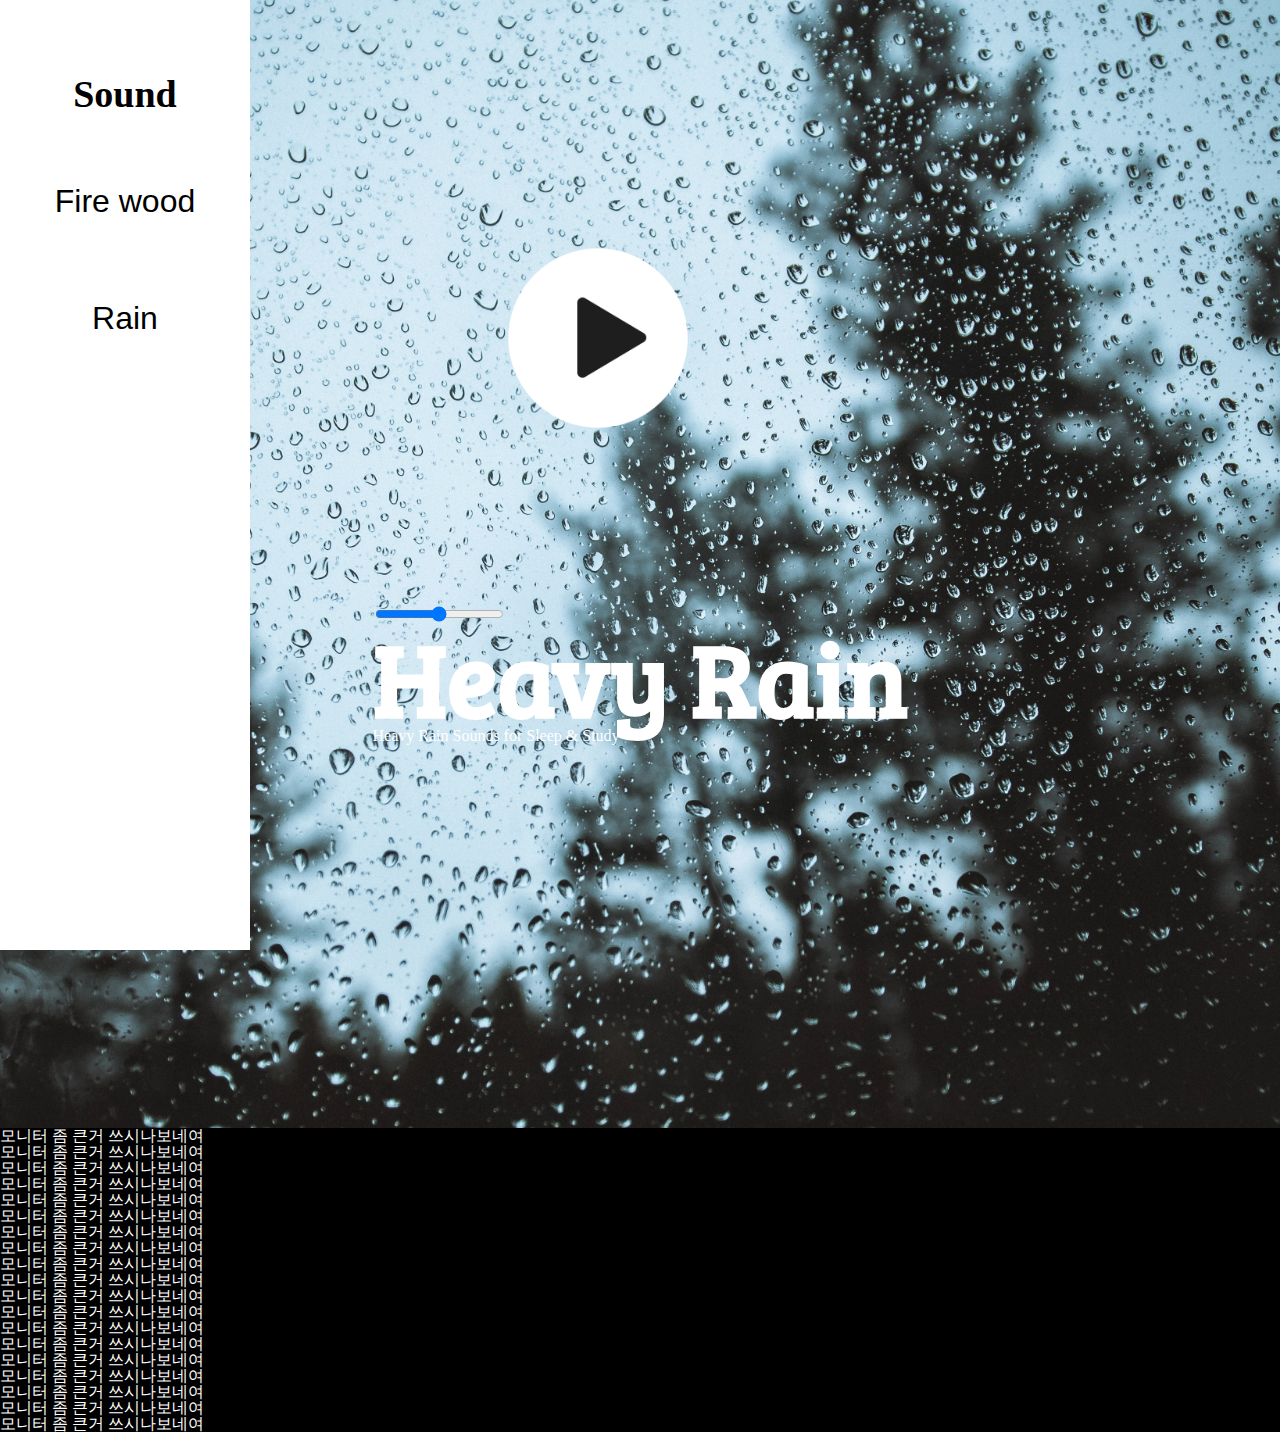
==== rain.html @ 6d112f03 "Rainmode 추가" ====
<!DOCTYPE html>
<html lang="ko">
  <head>
    <meta charset="UTF-8" />
    <meta http-equiv="X-UA-Compatible" content="IE=edge" />
    <meta name="viewport" content="width=device-width, initial-scale=1.0" />
    <title>Rainfall</title>
    <link href="./main.css" rel="stylesheet" />
  </head>
  <body>
    <nav class="ani-navbar">
      <h4 class="side-menu">Sound</h4>
      <button type="button" onclick="location.href='./index.html'">
        Fire wood
      </button>
      <button id="portal" type="button" onclick="location.href='./rain.html'">
        Rain
      </button>
    </nav>
    <section class="rain_main">
      <div class="main_function">
        <audio id="myaudio">
          <source src="./sound/heavy_rain.mp3" type="audio/mpeg" />
        </audio>
        <button id="playPause_btn" onclick="playPause()">
          <img src="./Images/play.png" class="play_btn" />
        </button>
        <input
          type="range"
          min="0"
          max="100"
          id="myvolume"
          class="volume_bar"
        />
        <h1 class="head">Heavy Rain</h1>
        <p>Heavy Rain Sounds for Sleep & Study</p>
      </div>
    </section>
    <section>
      <div>모니터 좀 큰거 쓰시나보네여</div>
      <div>모니터 좀 큰거 쓰시나보네여</div>
      <div>모니터 좀 큰거 쓰시나보네여</div>
      <div>모니터 좀 큰거 쓰시나보네여</div>
      <div>모니터 좀 큰거 쓰시나보네여</div>
      <div>모니터 좀 큰거 쓰시나보네여</div>
      <div>모니터 좀 큰거 쓰시나보네여</div>
      <div>모니터 좀 큰거 쓰시나보네여</div>
      <div>모니터 좀 큰거 쓰시나보네여</div>
      <div>모니터 좀 큰거 쓰시나보네여</div>
      <div>모니터 좀 큰거 쓰시나보네여</div>
      <div>모니터 좀 큰거 쓰시나보네여</div>
      <div>모니터 좀 큰거 쓰시나보네여</div>
      <div>모니터 좀 큰거 쓰시나보네여</div>
      <div>모니터 좀 큰거 쓰시나보네여</div>
      <div>모니터 좀 큰거 쓰시나보네여</div>
      <div>모니터 좀 큰거 쓰시나보네여</div>
      <div>모니터 좀 큰거 쓰시나보네여</div>
      <div>모니터 좀 큰거 쓰시나보네여</div>
    </section>
    <script>
      let audio = document.getElementById("myaudio");
      let playPause_btn = document.getElementById("playPause_btn");
      let volume = document.getElementById("myvolume");
      let count = 0;

      function playPause() {
        if (count == 0) {
          count = 1;
          audio.play();
          audio.loop = true;
          playPause_btn.innerHTML =
            "<img src='./Images/pause.png' width='400px'>";
        } else {
          count = 0;
          audio.pause();
          playPause_btn.innerHTML =
            "<img src='./Images/play.png' width='400px'>";
        }
      }

      function stop() {
        playPause();
        audio.pause();
        audio.currentTime = 0;
        playPause_btn.innerHTML = "Play";
      }
    </script>
  </body>
</html>
---- main.css ----
@import url(./reset.css);
@import url('https://fonts.googleapis.com/css2?family=Bree+Serif&display=swap');

@keyframes slide {
    0% {transform: translateX(-230px)}
    50% {transform: translateX(10px) }
    100% {transform: translateX(0px)}
}
body {
    color: white;
    background-color: black;
}
.ani-navbar {
    width: 200px;
    background-color: white;
    color: black;
    height: 100%;
    padding: 25px;
    position: fixed;
    z-index: 5;
    text-align: right;
    margin-left: -100px;
}
.side-menu {
    font-size: 38px;
    font-weight: 700;
    margin: 50px 0;
}
.ani-navbar button {
    color: white;
    margin-top: 10px;
    font-size: 32px;
}
.ani-navbar:hover {
    transform: translateX(100px);
    text-align: center;
}
.ani-navbar:hover button {
    animation-name: slide;
    animation-duration: 1s;
    color: black;
}
.main , .rain_main {
    background-size: cover;
 background-repeat: no-repeat;
 background-position: center;
    width: 100%;
    height: 1000px;
    display: flex;
    justify-content: center;
    
    padding-top: 10%;
}
.main {
    
    background-image: url(./Images/bonfire-gbfdc584cb_1920.jpg);
}
.rain_main {
    background-image: url(./Images/rain.jpg);
}
button {
    background-color: transparent;
    border: none;
    padding: 10px 25px;
    font-size: 22px;
    text-align: center;
    margin-bottom: 50px;
    cursor: pointer;
}

.volume_bar {
    display: block;
    cursor: pointer;
}

.play_btn {
    width: 400px;
}

.head {
    font-size: 104px;
    font-weight: 700;
    font-family: 'Bree Serif', serif;
}
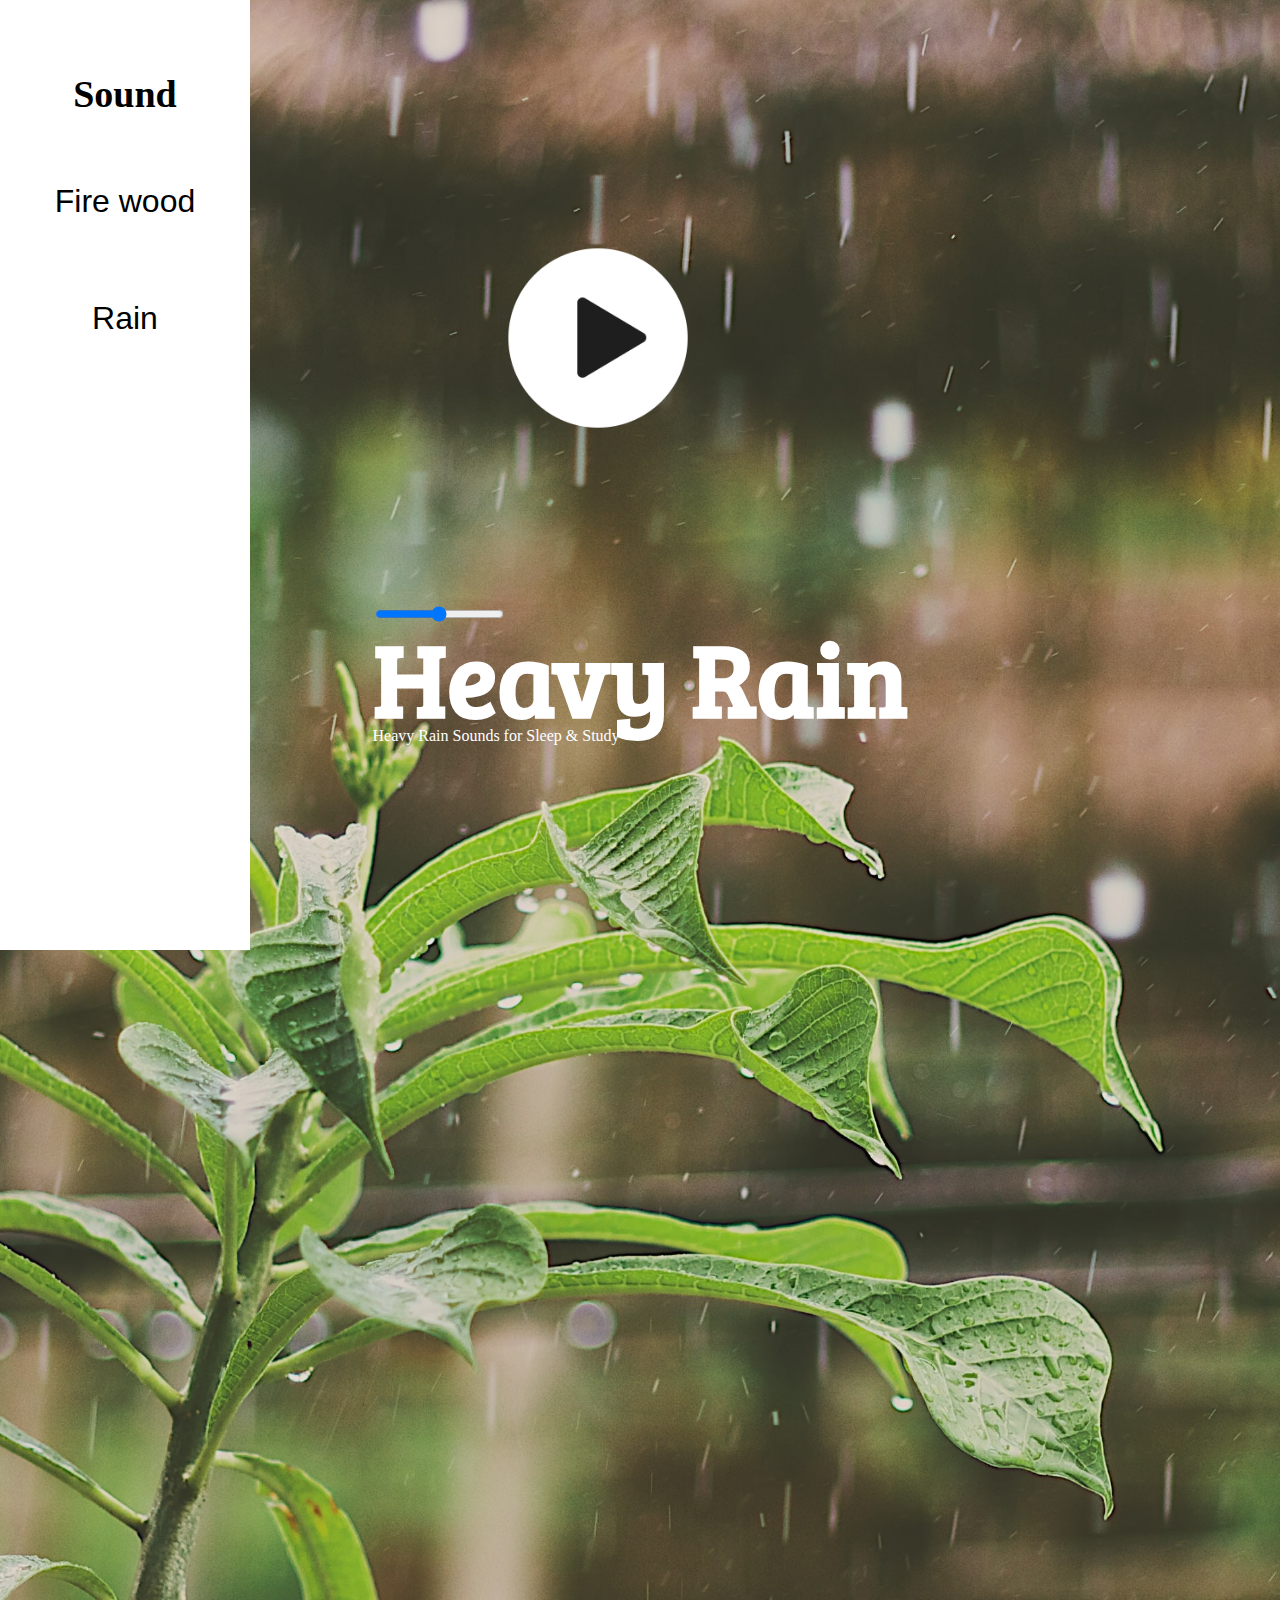
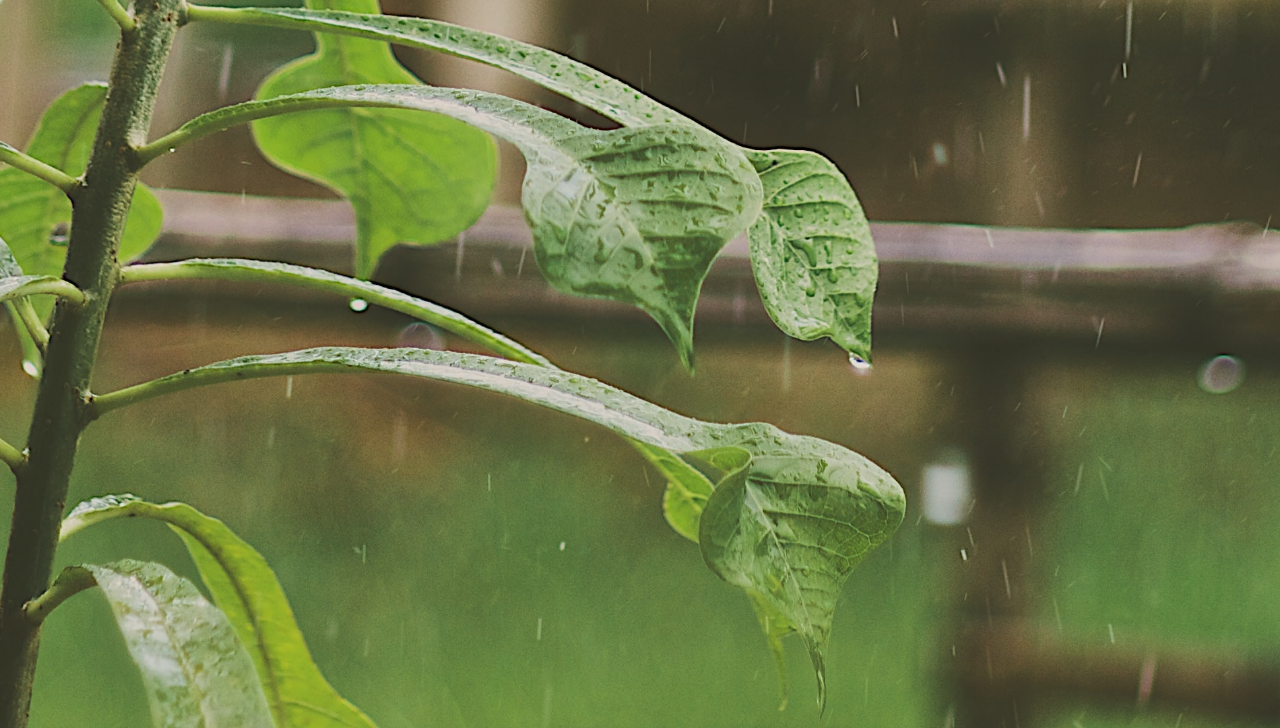
==== commit 6297461b: "수정+" ====
--- a/rain.html
+++ b/rain.html
@@ -20,7 +20,7 @@
     <section class="rain_main">
       <div class="main_function">
         <audio id="myaudio">
-          <source src="./sound/heavy_rain.mp3" type="audio/mpeg" />
+          <source src="./sound/rain.mp3" type="audio/mpeg" />
         </audio>
         <button id="playPause_btn" onclick="playPause()">
           <img src="./Images/play.png" class="play_btn" />
@@ -35,27 +35,6 @@
         <h1 class="head">Heavy Rain</h1>
         <p>Heavy Rain Sounds for Sleep & Study</p>
       </div>
-    </section>
-    <section>
-      <div>모니터 좀 큰거 쓰시나보네여</div>
-      <div>모니터 좀 큰거 쓰시나보네여</div>
-      <div>모니터 좀 큰거 쓰시나보네여</div>
-      <div>모니터 좀 큰거 쓰시나보네여</div>
-      <div>모니터 좀 큰거 쓰시나보네여</div>
-      <div>모니터 좀 큰거 쓰시나보네여</div>
-      <div>모니터 좀 큰거 쓰시나보네여</div>
-      <div>모니터 좀 큰거 쓰시나보네여</div>
-      <div>모니터 좀 큰거 쓰시나보네여</div>
-      <div>모니터 좀 큰거 쓰시나보네여</div>
-      <div>모니터 좀 큰거 쓰시나보네여</div>
-      <div>모니터 좀 큰거 쓰시나보네여</div>
-      <div>모니터 좀 큰거 쓰시나보네여</div>
-      <div>모니터 좀 큰거 쓰시나보네여</div>
-      <div>모니터 좀 큰거 쓰시나보네여</div>
-      <div>모니터 좀 큰거 쓰시나보네여</div>
-      <div>모니터 좀 큰거 쓰시나보네여</div>
-      <div>모니터 좀 큰거 쓰시나보네여</div>
-      <div>모니터 좀 큰거 쓰시나보네여</div>
     </section>
     <script>
       let audio = document.getElementById("myaudio");
--- a/main.css
+++ b/main.css
@@ -33,6 +33,7 @@
 }
 .ani-navbar:hover {
     transform: translateX(100px);
+    transition-duration: 0.7s;
     text-align: center;
 }
 .ani-navbar:hover button {
@@ -45,7 +46,7 @@
  background-repeat: no-repeat;
  background-position: center;
     width: 100%;
-    height: 1000px;
+    height: 2200px;
     display: flex;
     justify-content: center;
     
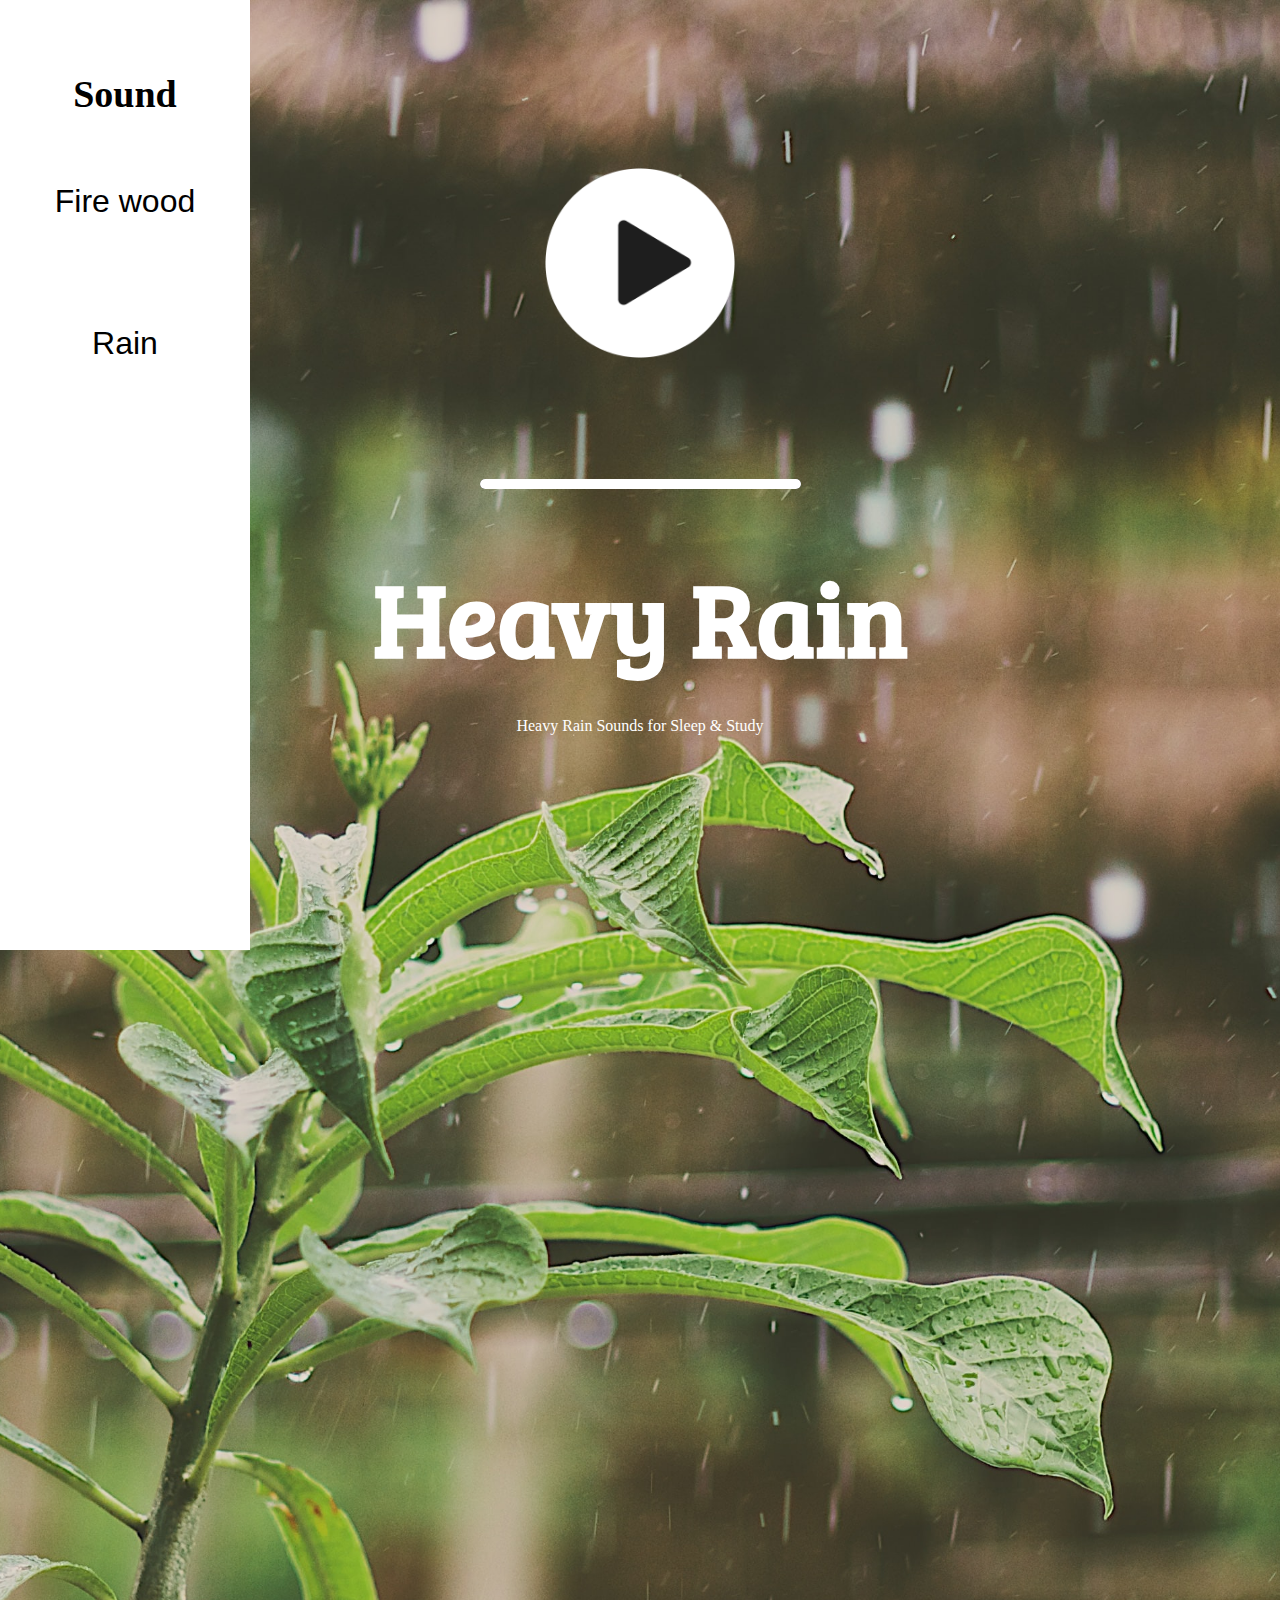
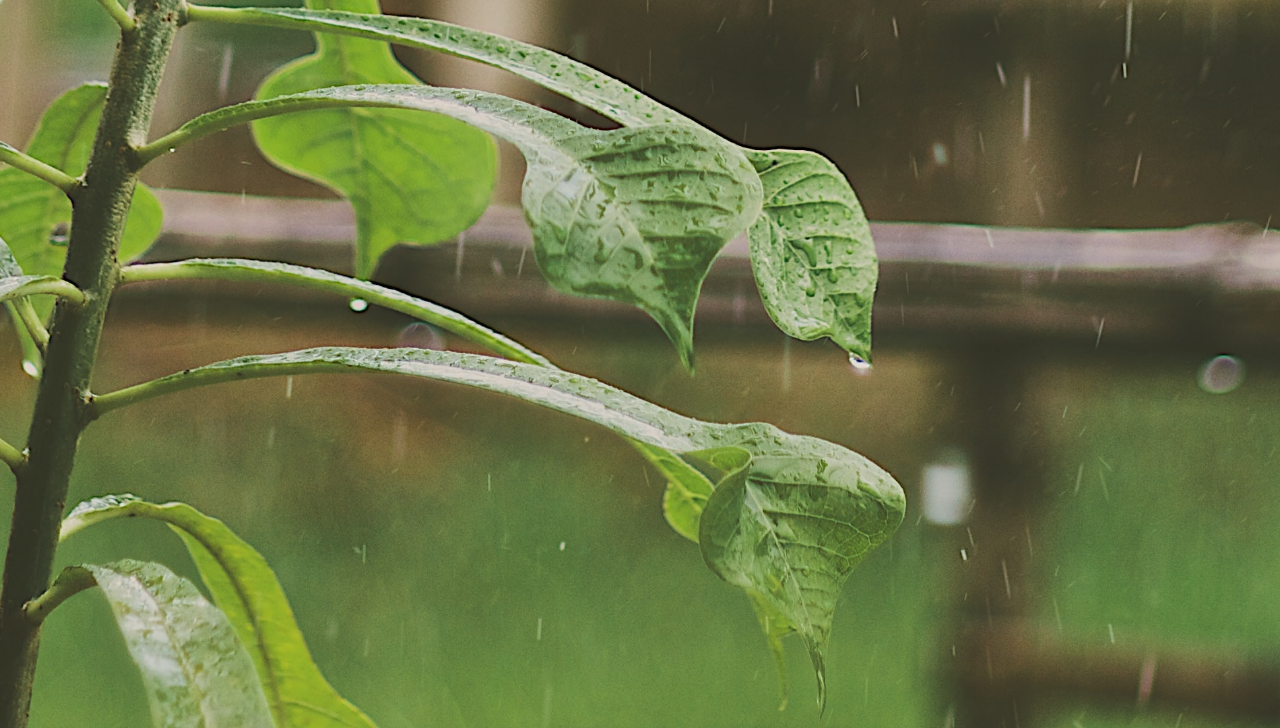
==== commit d98316a7: "볼륨활성버전" ====
--- a/rain.html
+++ b/rain.html
@@ -17,6 +17,7 @@
         Rain
       </button>
     </nav>
+
     <section class="rain_main">
       <div class="main_function">
         <audio id="myaudio">
@@ -25,13 +26,9 @@
         <button id="playPause_btn" onclick="playPause()">
           <img src="./Images/play.png" class="play_btn" />
         </button>
-        <input
-          type="range"
-          min="0"
-          max="100"
-          id="myvolume"
-          class="volume_bar"
-        />
+        <div class="volume-slider-con">
+          <div class="volume-slider"></div>
+        </div>
         <h1 class="head">Heavy Rain</h1>
         <p>Heavy Rain Sounds for Sleep & Study</p>
       </div>
@@ -48,12 +45,12 @@
           audio.play();
           audio.loop = true;
           playPause_btn.innerHTML =
-            "<img src='./Images/pause.png' width='400px'>";
+            "<img src='./Images/pause.png' width='250px'>";
         } else {
           count = 0;
           audio.pause();
           playPause_btn.innerHTML =
-            "<img src='./Images/play.png' width='400px'>";
+            "<img src='./Images/play.png' width='250px'>";
         }
       }
 
@@ -63,6 +60,45 @@
         audio.currentTime = 0;
         playPause_btn.innerHTML = "Play";
       }
+      var e = document.querySelector(".volume-slider-con");
+      var eInner = document.querySelector(".volume-slider");
+      var audio1 = document.querySelector("audio");
+      var drag = false;
+      e.addEventListener("mousedown", function (ev) {
+        drag = true;
+        updateBar(ev.clientX);
+      });
+      document.addEventListener("mousemove", function (ev) {
+        if (drag) {
+          updateBar(ev.clientX);
+        }
+      });
+      document.addEventListener("mouseup", function (ev) {
+        drag = false;
+      });
+      var updateBar = function (x, vol) {
+        var volume = e;
+        var percentage;
+        //if only volume have specificed
+        //then direct update volume
+        if (vol) {
+          percentage = vol * 100;
+        } else {
+          var position = x - volume.offsetLeft;
+          percentage = (100 * position) / volume.clientWidth;
+        }
+
+        if (percentage > 100) {
+          percentage = 100;
+        }
+        if (percentage < 0) {
+          percentage = 0;
+        }
+
+        //update volume bar and video volume
+        eInner.style.width = percentage + "%";
+        audio1.volume = percentage / 100;
+      };
     </script>
   </body>
 </html>
--- a/main.css
+++ b/main.css
@@ -49,8 +49,8 @@
     height: 2200px;
     display: flex;
     justify-content: center;
-    
     padding-top: 10%;
+    text-align: center;
 }
 .main {
     
@@ -65,21 +65,57 @@
     padding: 10px 25px;
     font-size: 22px;
     text-align: center;
-    margin-bottom: 50px;
     cursor: pointer;
+    margin-bottom: 75px;
 }
 
-.volume_bar {
-    display: block;
-    cursor: pointer;
-}
 
 .play_btn {
-    width: 400px;
+    width: 250px;
 }
 
 .head {
     font-size: 104px;
     font-weight: 700;
     font-family: 'Bree Serif', serif;
+    margin-bottom: 50px;
+}
+
+
+.volume-slider-con{
+    margin:0 auto;
+    height:10px;
+    width: 60%;
+       position:relative;
+    background-color:black;
+    border-radius: 20px;
+    margin-bottom: 75px;
+  }
+.volume-slider-con:hover {
+    cursor: pointer;
+}
+  .volume-slider{
+     height:100%;
+     width:100%;
+     position:relative;
+     background-color: white;
+     border-radius: 20px;
+  }
+
+  .detail {
+      font-size: 22px;
+      
+  }
+
+  .hidden {
+    background-color:transparent;
+    color:transparent;
+      width: 150px;
+      height: 75px;
+      margin: 500px auto;
+      cursor: pointer;
+  }
+
+.hidden1 {
+    color: white;
 }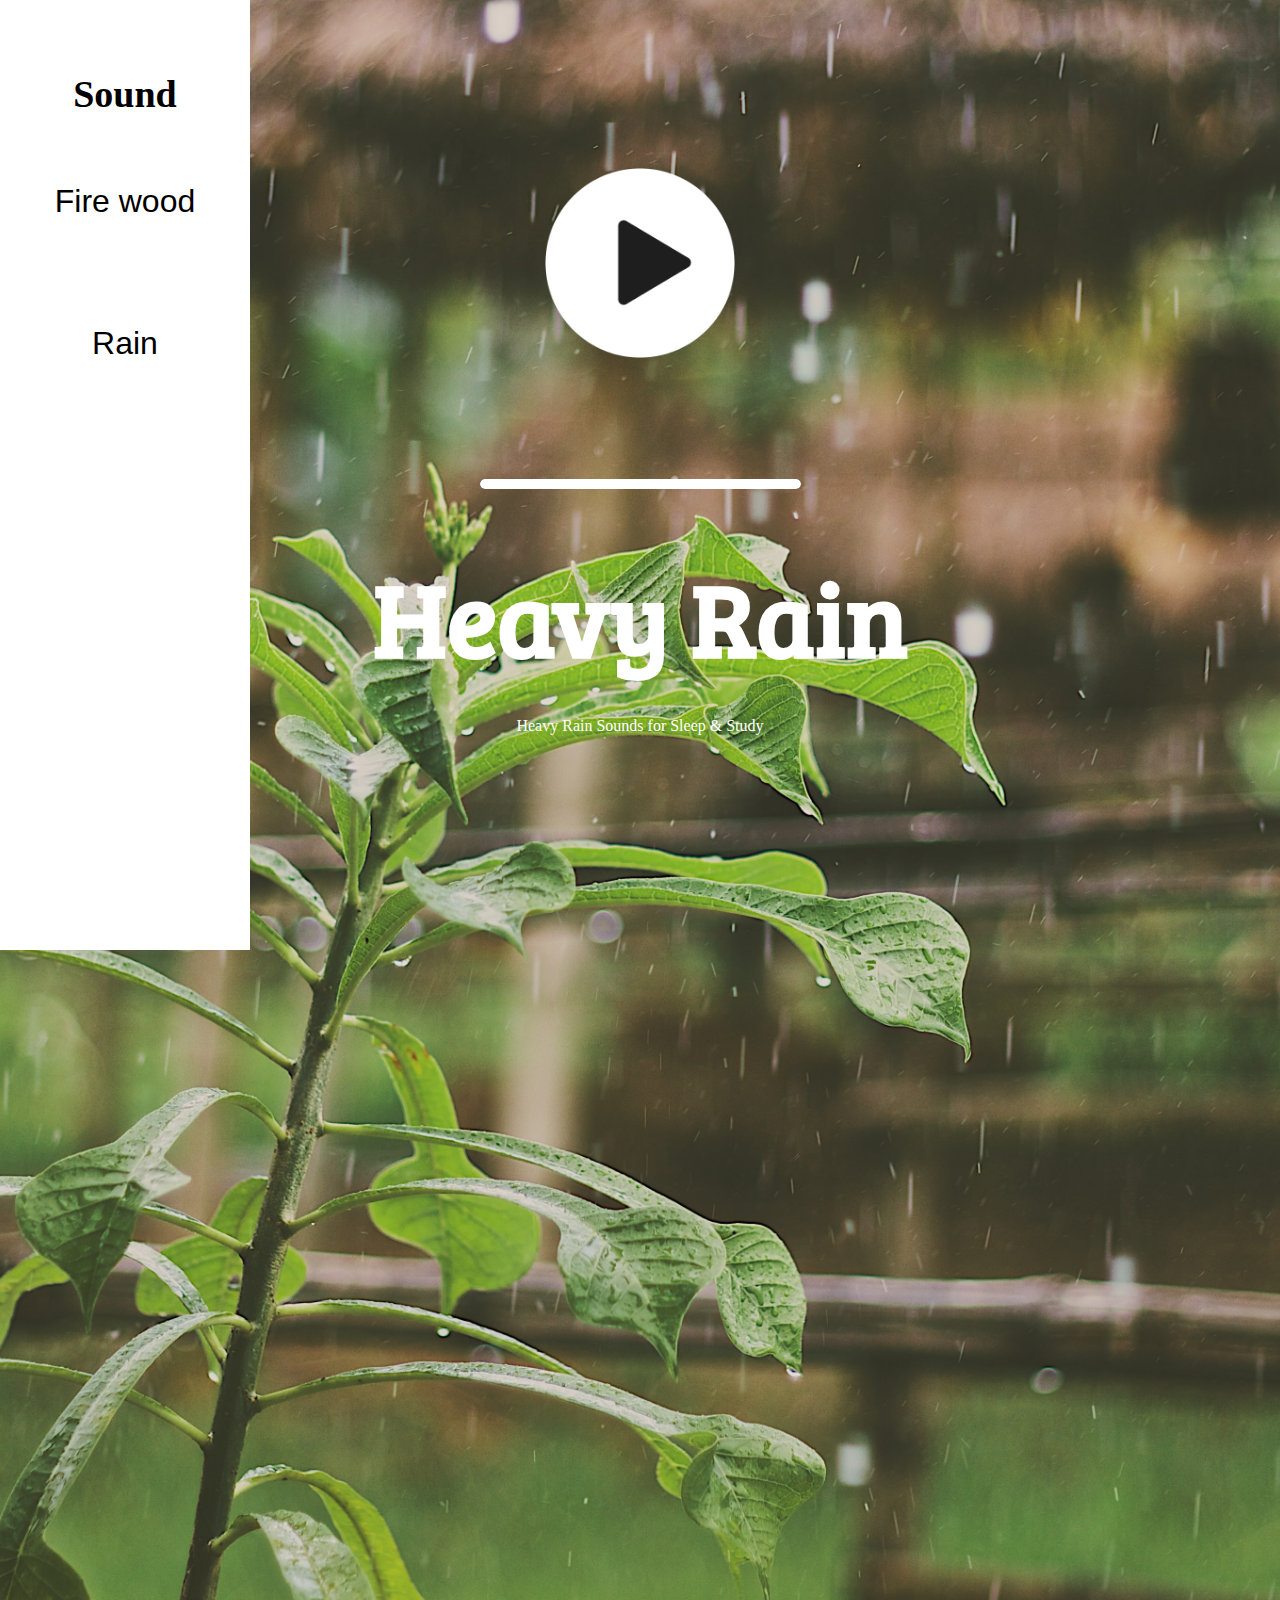
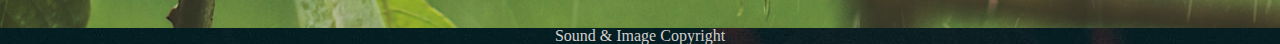
==== commit 3c7fe897: "저작권수정" ====
--- a/rain.html
+++ b/rain.html
@@ -3,7 +3,7 @@
   <head>
     <meta charset="UTF-8" />
     <meta http-equiv="X-UA-Compatible" content="IE=edge" />
-    <meta name="viewport" content="width=device-width, initial-scale=1.0" />
+    <meta name="ASMR" content="Rain, rainfall, rain asmr, 빗소리asmr" />
     <title>Rainfall</title>
     <link href="./main.css" rel="stylesheet" />
   </head>
@@ -33,72 +33,9 @@
         <p>Heavy Rain Sounds for Sleep & Study</p>
       </div>
     </section>
-    <script>
-      let audio = document.getElementById("myaudio");
-      let playPause_btn = document.getElementById("playPause_btn");
-      let volume = document.getElementById("myvolume");
-      let count = 0;
-
-      function playPause() {
-        if (count == 0) {
-          count = 1;
-          audio.play();
-          audio.loop = true;
-          playPause_btn.innerHTML =
-            "<img src='./Images/pause.png' width='250px'>";
-        } else {
-          count = 0;
-          audio.pause();
-          playPause_btn.innerHTML =
-            "<img src='./Images/play.png' width='250px'>";
-        }
-      }
-
-      function stop() {
-        playPause();
-        audio.pause();
-        audio.currentTime = 0;
-        playPause_btn.innerHTML = "Play";
-      }
-      var e = document.querySelector(".volume-slider-con");
-      var eInner = document.querySelector(".volume-slider");
-      var audio1 = document.querySelector("audio");
-      var drag = false;
-      e.addEventListener("mousedown", function (ev) {
-        drag = true;
-        updateBar(ev.clientX);
-      });
-      document.addEventListener("mousemove", function (ev) {
-        if (drag) {
-          updateBar(ev.clientX);
-        }
-      });
-      document.addEventListener("mouseup", function (ev) {
-        drag = false;
-      });
-      var updateBar = function (x, vol) {
-        var volume = e;
-        var percentage;
-        //if only volume have specificed
-        //then direct update volume
-        if (vol) {
-          percentage = vol * 100;
-        } else {
-          var position = x - volume.offsetLeft;
-          percentage = (100 * position) / volume.clientWidth;
-        }
-
-        if (percentage > 100) {
-          percentage = 100;
-        }
-        if (percentage < 0) {
-          percentage = 0;
-        }
-
-        //update volume bar and video volume
-        eInner.style.width = percentage + "%";
-        audio1.volume = percentage / 100;
-      };
-    </script>
+    <footer class="foot">
+      <a href="./copyright.html">Sound & Image Copyright</a>
+    </footer>
+    <script src="./sound.js"></script>
   </body>
 </html>
--- a/main.css
+++ b/main.css
@@ -6,9 +6,9 @@
     50% {transform: translateX(10px) }
     100% {transform: translateX(0px)}
 }
+
 body {
     color: white;
-    background-color: black;
 }
 .ani-navbar {
     width: 200px;
@@ -46,7 +46,6 @@
  background-repeat: no-repeat;
  background-position: center;
     width: 100%;
-    height: 2200px;
     display: flex;
     justify-content: center;
     padding-top: 10%;
@@ -54,10 +53,12 @@
 }
 .main {
     
-    background-image: url(./Images/bonfire-gbfdc584cb_1920.jpg);
+    background-image: url(./Images/firewood2.jpg);
+    background-position: -800px;
 }
 .rain_main {
     background-image: url(./Images/rain.jpg);
+    height: 1500px;
 }
 button {
     background-color: transparent;
@@ -118,4 +119,9 @@
 
 .hidden1 {
     color: white;
+}
+
+.foot {
+    background:url(./Images/firewood.jpg);
+    text-align: center;
 }